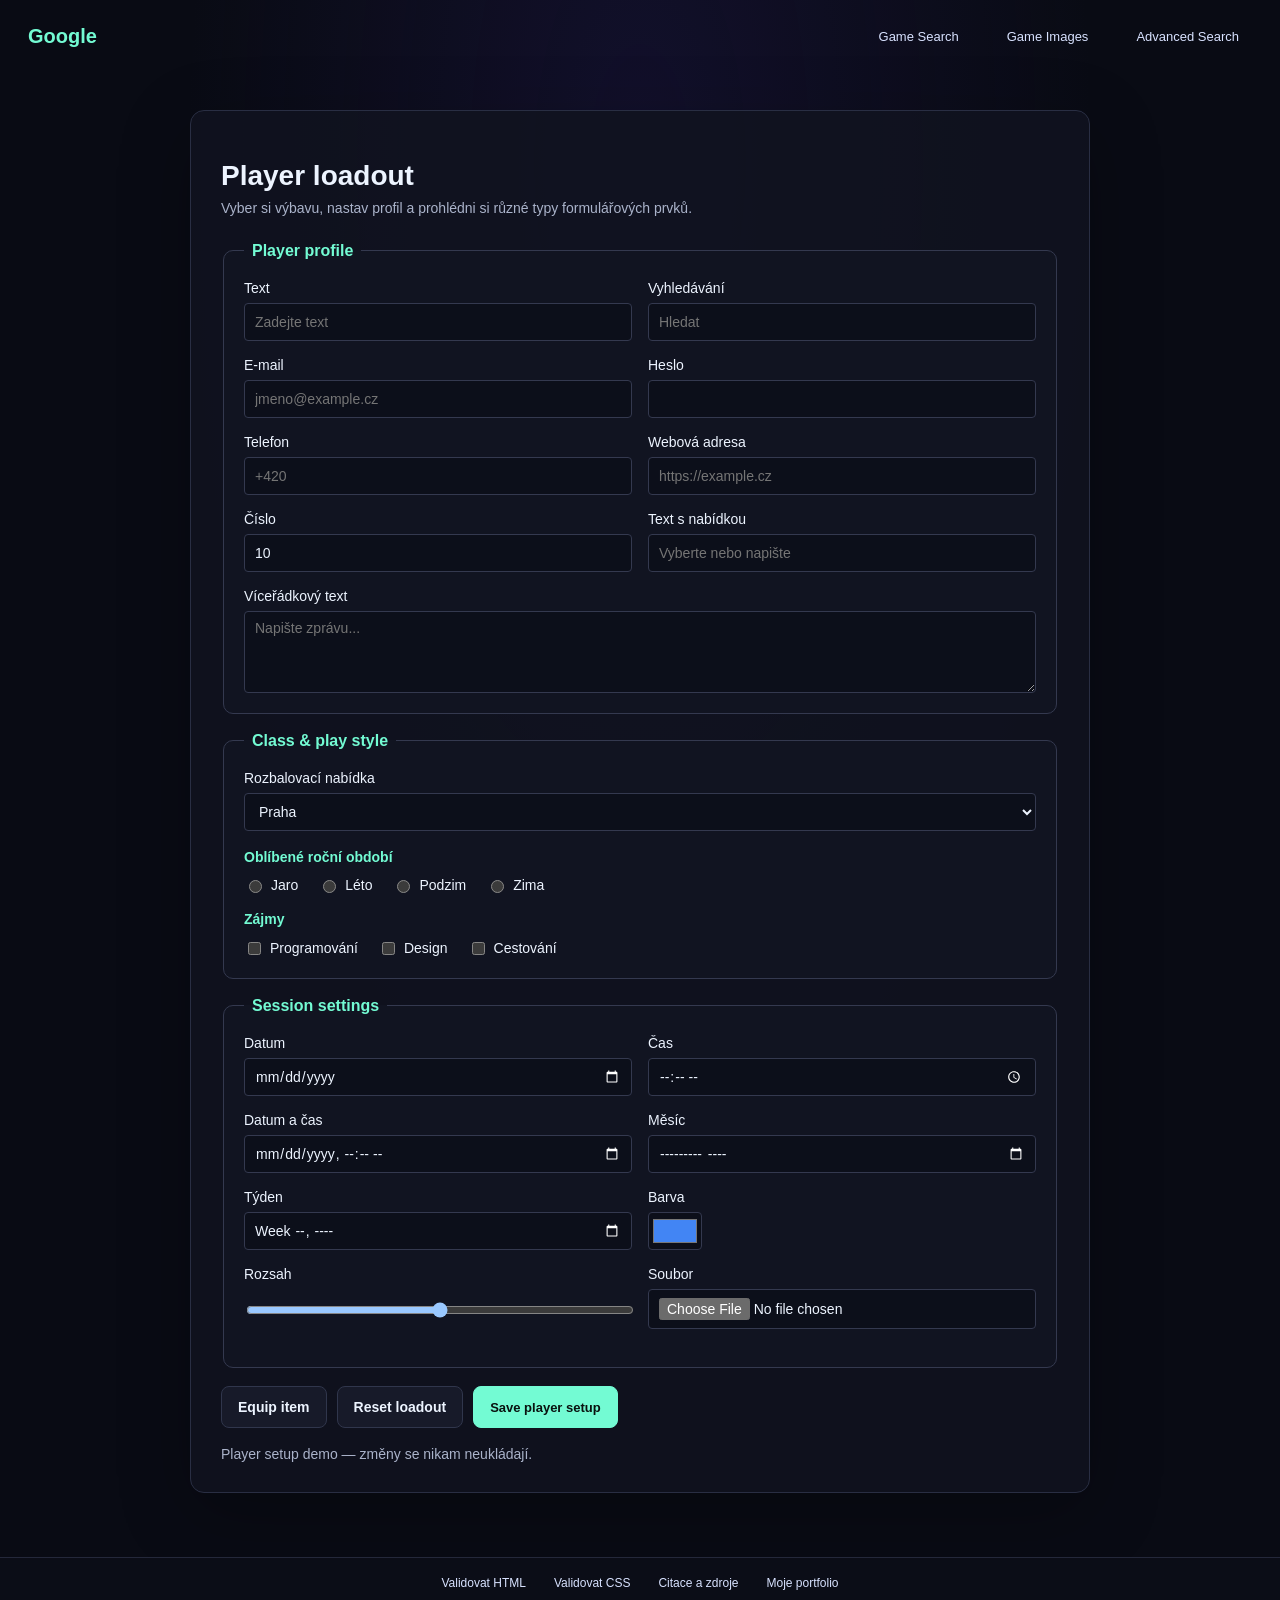
==== formulare.html @ 8b92121a "Add initial implementation of gaming-themed Google search interface with multiple pages and form ele" ====
<!doctype html>
<html lang="cs">
<head>
  <meta charset="utf-8">
  <meta name="viewport" content="width=device-width, initial-scale=1">
  <meta name="description" content="Herně laděná ukázka různých HTML formulářových prvků.">
  <title>Player Loadout | Formulářové prvky</title>
  <link rel="stylesheet" href="styles.css">
  <script src="site.js" defer></script>
</head>
<body class="showcase-page">
  <header class="topbar showcase-topbar">
    <a class="small-wordmark" href="index.html">Google</a>
    <nav class="top-links" aria-label="Hlavní navigace">
      <a href="index.html">Game Search</a>
      <a href="images.html">Game Images</a>
      <a href="advanced.html">Advanced Search</a>
    </nav>
  </header>

  <main class="showcase-main">
    <h1>Player loadout</h1>
    <p class="showcase-intro">Vyber si výbavu, nastav profil a prohlédni si různé typy formulářových prvků.</p>
    <form class="demo-form" action="#" method="get">
      <fieldset>
        <legend>Player profile</legend>
        <div class="demo-grid">
          <label for="text">Text <input id="text" name="text" type="text" placeholder="Zadejte text"></label>
          <label for="search">Vyhledávání <input id="search" name="search" type="search" placeholder="Hledat"></label>
          <label for="email">E-mail <input id="email" name="email" type="email" placeholder="jmeno@example.cz"></label>
          <label for="password">Heslo <input id="password" name="password" type="password" autocomplete="new-password"></label>
          <label for="tel">Telefon <input id="tel" name="telephone" type="tel" placeholder="+420"></label>
          <label for="url">Webová adresa <input id="url" name="website" type="url" placeholder="https://example.cz"></label>
          <label for="number">Číslo <input id="number" name="number" type="number" min="0" max="100" value="10"></label>
          <label for="datalist">Text s nabídkou
            <input id="datalist" name="suggestion" list="suggestions" placeholder="Vyberte nebo napište">
            <datalist id="suggestions">
              <option value="Praha"></option>
              <option value="Brno"></option>
              <option value="Ostrava"></option>
            </datalist>
          </label>
        </div>
        <label for="textarea">Víceřádkový text
          <textarea id="textarea" name="message" rows="4" placeholder="Napište zprávu..."></textarea>
        </label>
      </fieldset>

      <fieldset>
        <legend>Class &amp; play style</legend>
        <label for="select">Rozbalovací nabídka
          <select id="select" name="city">
            <optgroup label="Čechy">
              <option value="praha">Praha</option>
              <option value="plzen">Plzeň</option>
            </optgroup>
            <optgroup label="Morava a Slezsko">
              <option value="brno">Brno</option>
              <option value="ostrava">Ostrava</option>
            </optgroup>
          </select>
        </label>
        <div class="choice-group">
          <span class="group-label">Oblíbené roční období</span>
          <label><input type="radio" name="season" value="spring"> Jaro</label>
          <label><input type="radio" name="season" value="summer"> Léto</label>
          <label><input type="radio" name="season" value="autumn"> Podzim</label>
          <label><input type="radio" name="season" value="winter"> Zima</label>
        </div>
        <div class="choice-group">
          <span class="group-label">Zájmy</span>
          <label><input type="checkbox" name="interest" value="code"> Programování</label>
          <label><input type="checkbox" name="interest" value="design"> Design</label>
          <label><input type="checkbox" name="interest" value="travel"> Cestování</label>
        </div>
      </fieldset>

      <fieldset>
        <legend>Session settings</legend>
        <div class="demo-grid">
          <label for="date">Datum <input id="date" name="date" type="date"></label>
          <label for="time">Čas <input id="time" name="time" type="time"></label>
          <label for="datetime">Datum a čas <input id="datetime" name="datetime" type="datetime-local"></label>
          <label for="month">Měsíc <input id="month" name="month" type="month"></label>
          <label for="week">Týden <input id="week" name="week" type="week"></label>
          <label for="color">Barva <input id="color" name="color" type="color" value="#4285f4"></label>
          <label for="range">Rozsah <input id="range" name="range" type="range" min="0" max="10" value="5"></label>
          <label for="file">Soubor <input id="file" name="file" type="file"></label>
        </div>
      </fieldset>

      <div class="demo-actions">
        <button class="button" type="button">Equip item</button>
        <button class="button" type="reset">Reset loadout</button>
        <button class="advanced-button" type="submit">Save player setup</button>
      </div>
      <output class="demo-output" for="range">Player setup demo — změny se nikam neukládají.</output>
    </form>
  </main>

  <footer class="site-footer">
    <div class="footer-links">
      <a href="https://validator.w3.org/nu/" data-validator="html">Validovat HTML</a>
      <a href="https://jigsaw.w3.org/css-validator/" data-validator="css">Validovat CSS</a>
      <a href="citace.md" data-citations>Citace a zdroje</a>
      <a href="https://example.com/" data-portfolio>Moje portfolio</a>
    </div>
  </footer>
</body>
</html>
---- styles.css ----
:root {
  color: #202124;
  background: #fff;
  font-family: Arial, Helvetica, sans-serif;
  font-size: 14px;
  font-synthesis: none;
  text-rendering: optimizeLegibility;
}

* {
  box-sizing: border-box;
}

body {
  min-width: 320px;
  min-height: 100vh;
  margin: 0;
}

a {
  color: inherit;
  text-decoration: none;
}

a:hover {
  text-decoration: underline;
}

.topbar {
  display: flex;
  min-height: 60px;
  align-items: center;
  justify-content: flex-end;
  padding: 0 28px;
}

.top-links {
  display: flex;
  align-items: center;
  gap: 22px;
  color: #3c4043;
  font-size: 13px;
}

.search-page {
  display: flex;
  flex-direction: column;
}

.search-main {
  display: flex;
  flex: 1;
  flex-direction: column;
  align-items: center;
  padding: 120px 24px 70px;
}

.wordmark {
  font-size: clamp(64px, 11vw, 92px);
  font-weight: 500;
  letter-spacing: -6px;
  line-height: 1;
}

.wordmark:hover {
  text-decoration: none;
}

.blue {
  color: #4285f4;
}

.red {
  color: #ea4335;
}

.yellow {
  color: #fbbc05;
}

.green {
  color: #34a853;
}

.wordmark-caption {
  align-self: center;
  margin: 0 0 20px 195px;
  color: #4285f4;
  font-size: 16px;
}

.image-caption {
  color: #4285f4;
}

.search-form {
  width: min(100%, 584px);
}

.search-input {
  display: block;
  width: 100%;
  height: 46px;
  padding: 0 20px;
  border: 1px solid #dfe1e5;
  border-radius: 24px;
  background: #fff;
  color: #202124;
  font: inherit;
  outline: none;
}

.search-input:hover,
.search-input:focus {
  border-color: transparent;
  box-shadow: 0 1px 6px rgb(32 33 36 / 28%);
}

.search-actions {
  display: flex;
  justify-content: center;
  gap: 12px;
  margin-top: 28px;
}

.button,
.advanced-button {
  min-height: 36px;
  padding: 0 16px;
  border: 1px solid #f8f9fa;
  border-radius: 4px;
  background: #f8f9fa;
  color: #3c4043;
  font: inherit;
  cursor: pointer;
}

.button:hover {
  border-color: #dadce0;
  box-shadow: 0 1px 1px rgb(0 0 0 / 10%);
}

.site-footer {
  min-height: 56px;
  padding: 18px 24px;
  border-top: 1px solid #dadce0;
  background: #f2f2f2;
}

.footer-links {
  display: flex;
  flex-wrap: wrap;
  justify-content: center;
  gap: 18px 28px;
  color: #5f6368;
  font-size: 12px;
}

.advanced-topbar,
.showcase-topbar {
  justify-content: space-between;
}

.small-wordmark {
  color: #4285f4;
  font-size: 20px;
  font-weight: 600;
}

.advanced-main {
  width: min(100% - 48px, 960px);
  margin: 34px auto 90px;
}

.advanced-main h1 {
  margin: 0 0 28px;
  color: #d93025;
  font-size: 20px;
  font-weight: 400;
}

.advanced-intro {
  margin: 0 0 18px;
  font-size: 16px;
}

.advanced-row {
  display: grid;
  grid-template-columns: minmax(190px, 1fr) minmax(250px, 2fr);
  align-items: center;
  gap: 18px;
  margin: 12px 0;
}

.advanced-row input {
  width: 100%;
  height: 34px;
  padding: 5px 9px;
  border: 1px solid #d9d9d9;
  border-radius: 1px;
  font: inherit;
}

.advanced-row input:focus {
  border-color: #4285f4;
  outline: 1px solid #4285f4;
}

.advanced-submit {
  display: flex;
  justify-content: flex-end;
  margin-top: 24px;
}

.advanced-button {
  border-color: #3079ed;
  background: #4285f4;
  color: #fff;
  font-size: 13px;
  font-weight: 600;
}

.advanced-button:hover {
  border-color: #2f5bb7;
  background: #357ae8;
}

.showcase-page {
  background: #f8f9fa;
}

.showcase-main {
  width: min(100% - 40px, 900px);
  margin: 38px auto 64px;
}

.showcase-main h1 {
  margin-bottom: 8px;
  font-size: 28px;
}

.showcase-intro {
  margin: 0 0 26px;
  color: #5f6368;
}

.demo-form {
  display: grid;
  gap: 18px;
}

.demo-form fieldset {
  min-width: 0;
  padding: 20px;
  border: 1px solid #dadce0;
  border-radius: 8px;
  background: #fff;
}

.demo-form legend {
  padding: 0 8px;
  font-size: 16px;
  font-weight: 600;
}

.demo-grid {
  display: grid;
  grid-template-columns: repeat(2, minmax(0, 1fr));
  gap: 16px;
  margin-bottom: 16px;
}

.demo-form label {
  display: flex;
  flex-direction: column;
  gap: 7px;
}

.demo-form input:not([type="checkbox"]):not([type="radio"]):not([type="color"]):not([type="range"]),
.demo-form select,
.demo-form textarea {
  width: 100%;
  min-height: 38px;
  padding: 8px 10px;
  border: 1px solid #c4c7c5;
  border-radius: 4px;
  background: #fff;
  color: #202124;
  font: inherit;
}

.demo-form input[type="color"] {
  width: 54px;
  height: 38px;
  padding: 2px;
  border: 1px solid #c4c7c5;
  border-radius: 4px;
}

.demo-form input[type="range"] {
  width: 100%;
  min-height: 38px;
}

.demo-form input[type="checkbox"],
.demo-form input[type="radio"] {
  accent-color: #4285f4;
}

.demo-form textarea {
  resize: vertical;
}

.choice-group {
  display: flex;
  flex-wrap: wrap;
  align-items: center;
  gap: 12px 20px;
  margin-top: 18px;
}

.choice-group label {
  flex-direction: row;
  align-items: center;
  gap: 6px;
}

.group-label {
  flex-basis: 100%;
  font-weight: 600;
}

.demo-actions {
  display: flex;
  flex-wrap: wrap;
  gap: 10px;
}

.demo-output {
  color: #5f6368;
}

.visually-hidden {
  position: absolute;
  overflow: hidden;
  width: 1px;
  height: 1px;
  padding: 0;
  clip: rect(0, 0, 0, 0);
  white-space: nowrap;
  clip-path: inset(50%);
}

@media (max-width: 600px) {
  .topbar {
    min-height: 56px;
    padding: 0 16px;
  }

  .top-links {
    gap: 12px;
    font-size: 12px;
  }

  .search-main {
    padding-top: 100px;
  }

  .advanced-topbar,
  .showcase-topbar {
    align-items: flex-start;
    gap: 16px;
    padding-top: 17px;
    padding-bottom: 14px;
  }

  .advanced-topbar .top-links,
  .showcase-topbar .top-links {
    flex-wrap: wrap;
    justify-content: flex-end;
  }

  .advanced-row {
    grid-template-columns: 1fr;
    gap: 7px;
  }

  .demo-grid {
    grid-template-columns: 1fr;
  }
}

:root {
  color-scheme: dark;
  color: #edf4ff;
  background: #090b14;
  font-family: "Segoe UI", Arial, sans-serif;
}

body {
  color: #edf4ff;
  background:
    radial-gradient(ellipse at 50% 34%, rgb(34 24 84 / 62%), transparent 52%),
    radial-gradient(ellipse at 85% 88%, rgb(0 104 120 / 17%), transparent 40%),
    #090b14;
}

a {
  color: #d8e2ff;
}

a:hover {
  color: #73fbd3;
}

.topbar {
  min-height: 72px;
}

.top-links {
  color: #d8e2ff;
}

.top-links a {
  padding: 9px 12px;
  border: 1px solid transparent;
  border-radius: 6px;
  transition: border-color 160ms ease, color 160ms ease, background 160ms ease;
}

.top-links a:hover {
  border-color: rgb(115 251 211 / 32%);
  background: rgb(115 251 211 / 7%);
  text-decoration: none;
}

.search-main {
  padding-top: 104px;
}

.wordmark {
  color: #edf4ff;
  font-size: clamp(72px, 12vw, 108px);
  font-weight: 900;
  letter-spacing: 5px;
  text-shadow: 0 0 22px rgb(115 251 211 / 22%);
}

.blue,
.green {
  color: #73fbd3;
}

.red,
.yellow {
  color: #b79aff;
}

.wordmark-caption {
  position: relative;
  z-index: 1;
  margin: 12px 0 26px;
  color: #73fbd3;
  font-size: 12px;
  font-weight: 700;
  letter-spacing: 5px;
  line-height: 1.5;
  text-transform: uppercase;
}

.search-input {
  height: 54px;
  border-color: #30364c;
  border-radius: 14px;
  background: #121522;
  color: #edf4ff;
  box-shadow: 0 12px 36px rgb(0 0 0 / 22%);
}

.search-input:hover,
.search-input:focus {
  border-color: #73fbd3;
  box-shadow: 0 0 0 3px rgb(115 251 211 / 12%), 0 12px 36px rgb(0 0 0 / 30%);
}

.button,
.advanced-button {
  min-height: 42px;
  border: 1px solid #30364c;
  border-radius: 8px;
  background: #171a29;
  color: #edf4ff;
  font-weight: 600;
  transition: transform 150ms ease, border-color 150ms ease, box-shadow 150ms ease;
}

.button:hover {
  transform: translateY(-1px);
  border-color: #73fbd3;
  background: #1d2232;
  box-shadow: 0 0 18px rgb(115 251 211 / 12%);
}

.advanced-button {
  border-color: #73fbd3;
  background: #73fbd3;
  color: #09120f;
}

.advanced-button:hover {
  transform: translateY(-1px);
  border-color: #a5ffe8;
  background: #a5ffe8;
  box-shadow: 0 0 20px rgb(115 251 211 / 28%);
}

.site-footer {
  border-top-color: #24283a;
  background: rgb(12 14 24 / 88%);
}

.footer-links {
  color: #aab3ca;
}

.advanced-main,
.showcase-main {
  padding: 30px;
  border: 1px solid #292e43;
  border-radius: 14px;
  background: rgb(16 19 31 / 88%);
  box-shadow: 0 20px 70px rgb(0 0 0 / 25%);
}

.advanced-main h1 {
  color: #73fbd3;
  font-size: 24px;
  font-weight: 700;
}

.advanced-intro,
.showcase-main h1 {
  color: #edf4ff;
}

.advanced-row input,
.demo-form input:not([type="checkbox"]):not([type="radio"]):not([type="color"]):not([type="range"]),
.demo-form select,
.demo-form textarea,
.demo-form input[type="color"] {
  border-color: #34394f;
  background: #0c0f1a;
  color: #edf4ff;
}

.advanced-row input:focus,
.demo-form input:focus,
.demo-form select:focus,
.demo-form textarea:focus {
  border-color: #73fbd3;
  outline-color: #73fbd3;
}

.small-wordmark {
  color: #73fbd3;
}

.showcase-page {
  background:
    radial-gradient(ellipse at 50% 10%, rgb(34 24 84 / 36%), transparent 50%),
    #090b14;
}

.showcase-intro,
.demo-output {
  color: #aab3ca;
}

.demo-form fieldset {
  border-color: #34394f;
  border-radius: 10px;
  background: #111421;
}

.demo-form legend,
.group-label {
  color: #73fbd3;
}

.demo-form input[type="checkbox"],
.demo-form input[type="radio"] {
  accent-color: #73fbd3;
}

@media (max-width: 600px) {
  .search-main {
    padding-top: 88px;
  }

  .advanced-main,
  .showcase-main {
    padding: 22px 18px;
  }
}
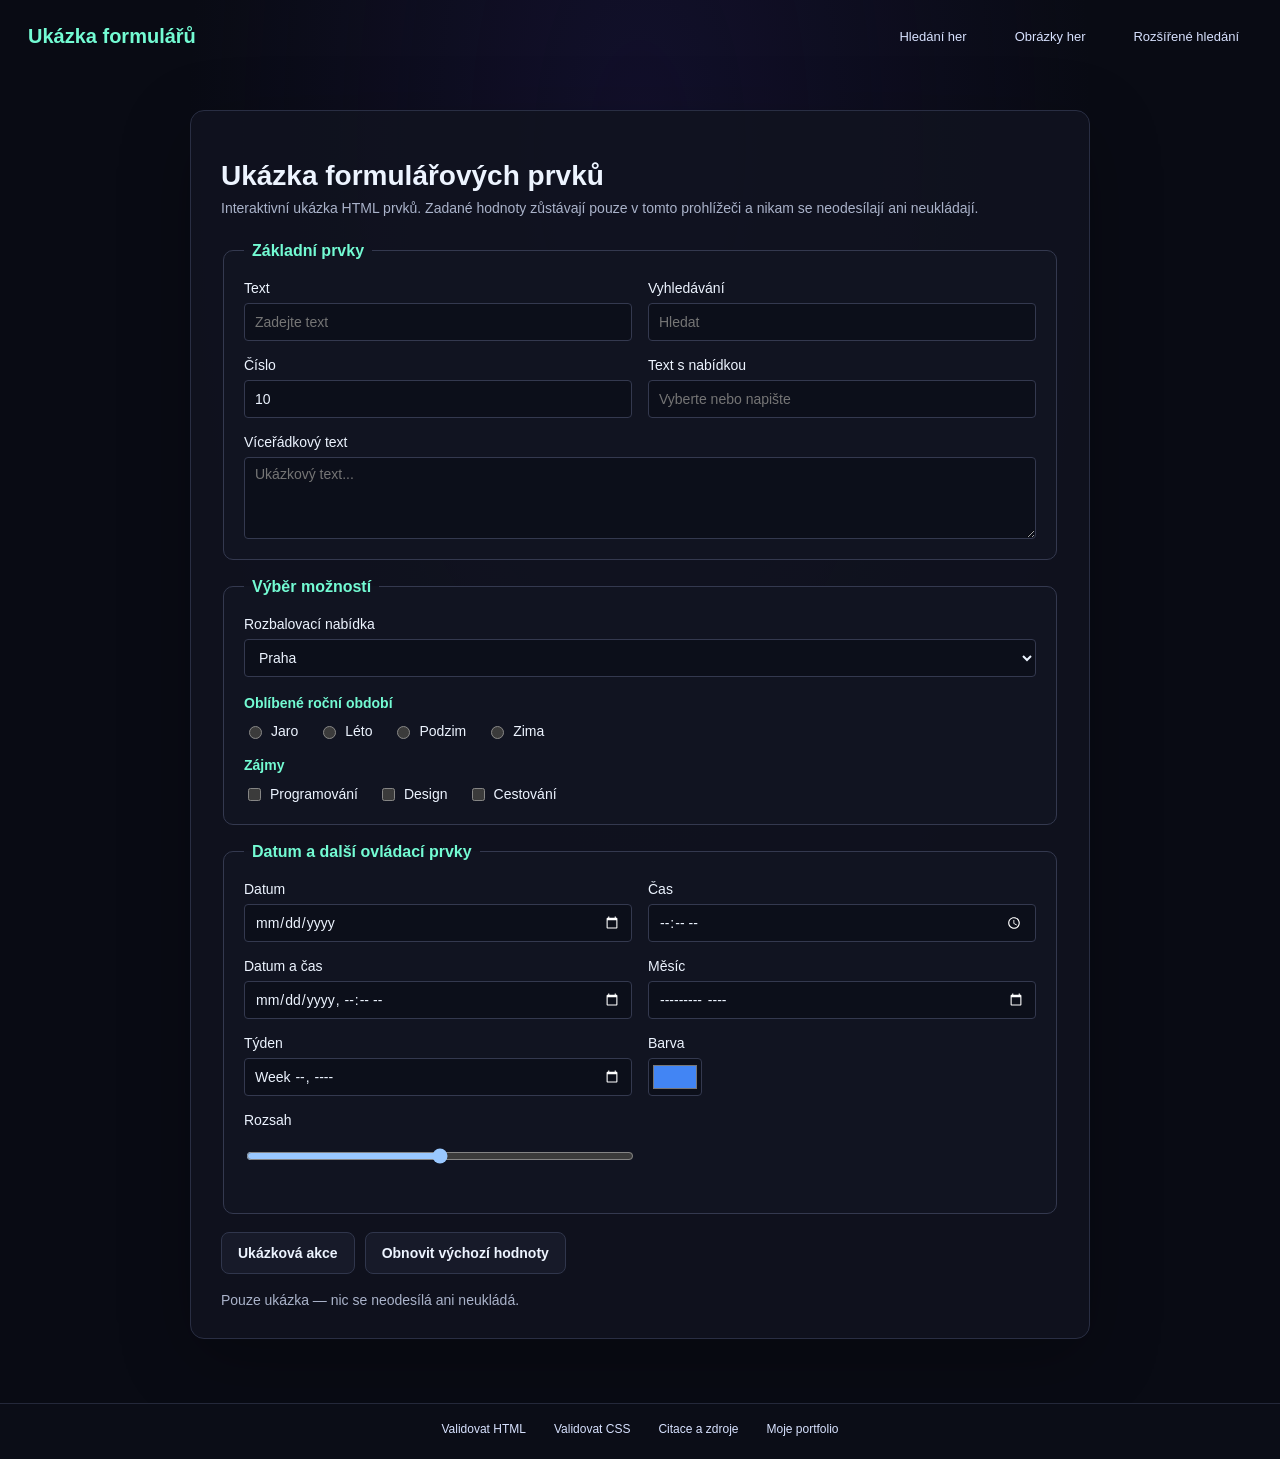
==== commit 4a3bc0ff: "Update form elements and JavaScript functionality for demo interaction" ====
--- a/formulare.html
+++ b/formulare.html
@@ -10,27 +10,23 @@
 </head>
 <body class="showcase-page">
   <header class="topbar showcase-topbar">
-    <a class="small-wordmark" href="index.html">Google</a>
+    <a class="small-wordmark" href="index.html">Ukázka formulářů</a>
     <nav class="top-links" aria-label="Hlavní navigace">
-      <a href="index.html">Game Search</a>
-      <a href="images.html">Game Images</a>
-      <a href="advanced.html">Advanced Search</a>
+      <a href="index.html">Hledání her</a>
+      <a href="images.html">Obrázky her</a>
+      <a href="advanced.html">Rozšířené hledání</a>
     </nav>
   </header>
 
   <main class="showcase-main">
-    <h1>Player loadout</h1>
-    <p class="showcase-intro">Vyber si výbavu, nastav profil a prohlédni si různé typy formulářových prvků.</p>
-    <form class="demo-form" action="#" method="get">
+    <h1>Ukázka formulářových prvků</h1>
+    <p class="showcase-intro">Interaktivní ukázka HTML prvků. Zadané hodnoty zůstávají pouze v tomto prohlížeči a nikam se neodesílají ani neukládají.</p>
+    <div class="demo-form" data-demo-form>
       <fieldset>
-        <legend>Player profile</legend>
+        <legend>Základní prvky</legend>
         <div class="demo-grid">
           <label for="text">Text <input id="text" name="text" type="text" placeholder="Zadejte text"></label>
           <label for="search">Vyhledávání <input id="search" name="search" type="search" placeholder="Hledat"></label>
-          <label for="email">E-mail <input id="email" name="email" type="email" placeholder="jmeno@example.cz"></label>
-          <label for="password">Heslo <input id="password" name="password" type="password" autocomplete="new-password"></label>
-          <label for="tel">Telefon <input id="tel" name="telephone" type="tel" placeholder="+420"></label>
-          <label for="url">Webová adresa <input id="url" name="website" type="url" placeholder="https://example.cz"></label>
           <label for="number">Číslo <input id="number" name="number" type="number" min="0" max="100" value="10"></label>
           <label for="datalist">Text s nabídkou
             <input id="datalist" name="suggestion" list="suggestions" placeholder="Vyberte nebo napište">
@@ -42,12 +38,12 @@
           </label>
         </div>
         <label for="textarea">Víceřádkový text
-          <textarea id="textarea" name="message" rows="4" placeholder="Napište zprávu..."></textarea>
+          <textarea id="textarea" name="message" rows="4" placeholder="Ukázkový text..."></textarea>
         </label>
       </fieldset>
 
       <fieldset>
-        <legend>Class &amp; play style</legend>
+        <legend>Výběr možností</legend>
         <label for="select">Rozbalovací nabídka
           <select id="select" name="city">
             <optgroup label="Čechy">
@@ -76,7 +72,7 @@
       </fieldset>
 
       <fieldset>
-        <legend>Session settings</legend>
+        <legend>Datum a další ovládací prvky</legend>
         <div class="demo-grid">
           <label for="date">Datum <input id="date" name="date" type="date"></label>
           <label for="time">Čas <input id="time" name="time" type="time"></label>
@@ -85,17 +81,15 @@
           <label for="week">Týden <input id="week" name="week" type="week"></label>
           <label for="color">Barva <input id="color" name="color" type="color" value="#4285f4"></label>
           <label for="range">Rozsah <input id="range" name="range" type="range" min="0" max="10" value="5"></label>
-          <label for="file">Soubor <input id="file" name="file" type="file"></label>
         </div>
       </fieldset>
 
       <div class="demo-actions">
-        <button class="button" type="button">Equip item</button>
-        <button class="button" type="reset">Reset loadout</button>
-        <button class="advanced-button" type="submit">Save player setup</button>
+        <button class="button" type="button" data-demo-action>Ukázková akce</button>
+        <button class="button" type="button" data-reset-demo>Obnovit výchozí hodnoty</button>
       </div>
-      <output class="demo-output" for="range">Player setup demo — změny se nikam neukládají.</output>
-    </form>
+      <output class="demo-output" for="range">Pouze ukázka — nic se neodesílá ani neukládá.</output>
+    </div>
   </main>
 
   <footer class="site-footer">
@@ -103,7 +97,7 @@
       <a href="https://validator.w3.org/nu/" data-validator="html">Validovat HTML</a>
       <a href="https://jigsaw.w3.org/css-validator/" data-validator="css">Validovat CSS</a>
       <a href="citace.md" data-citations>Citace a zdroje</a>
-      <a href="https://example.com/" data-portfolio>Moje portfolio</a>
+      <a href="https://sameul67.github.io/" data-portfolio>Moje portfolio</a>
     </div>
   </footer>
 </body>
